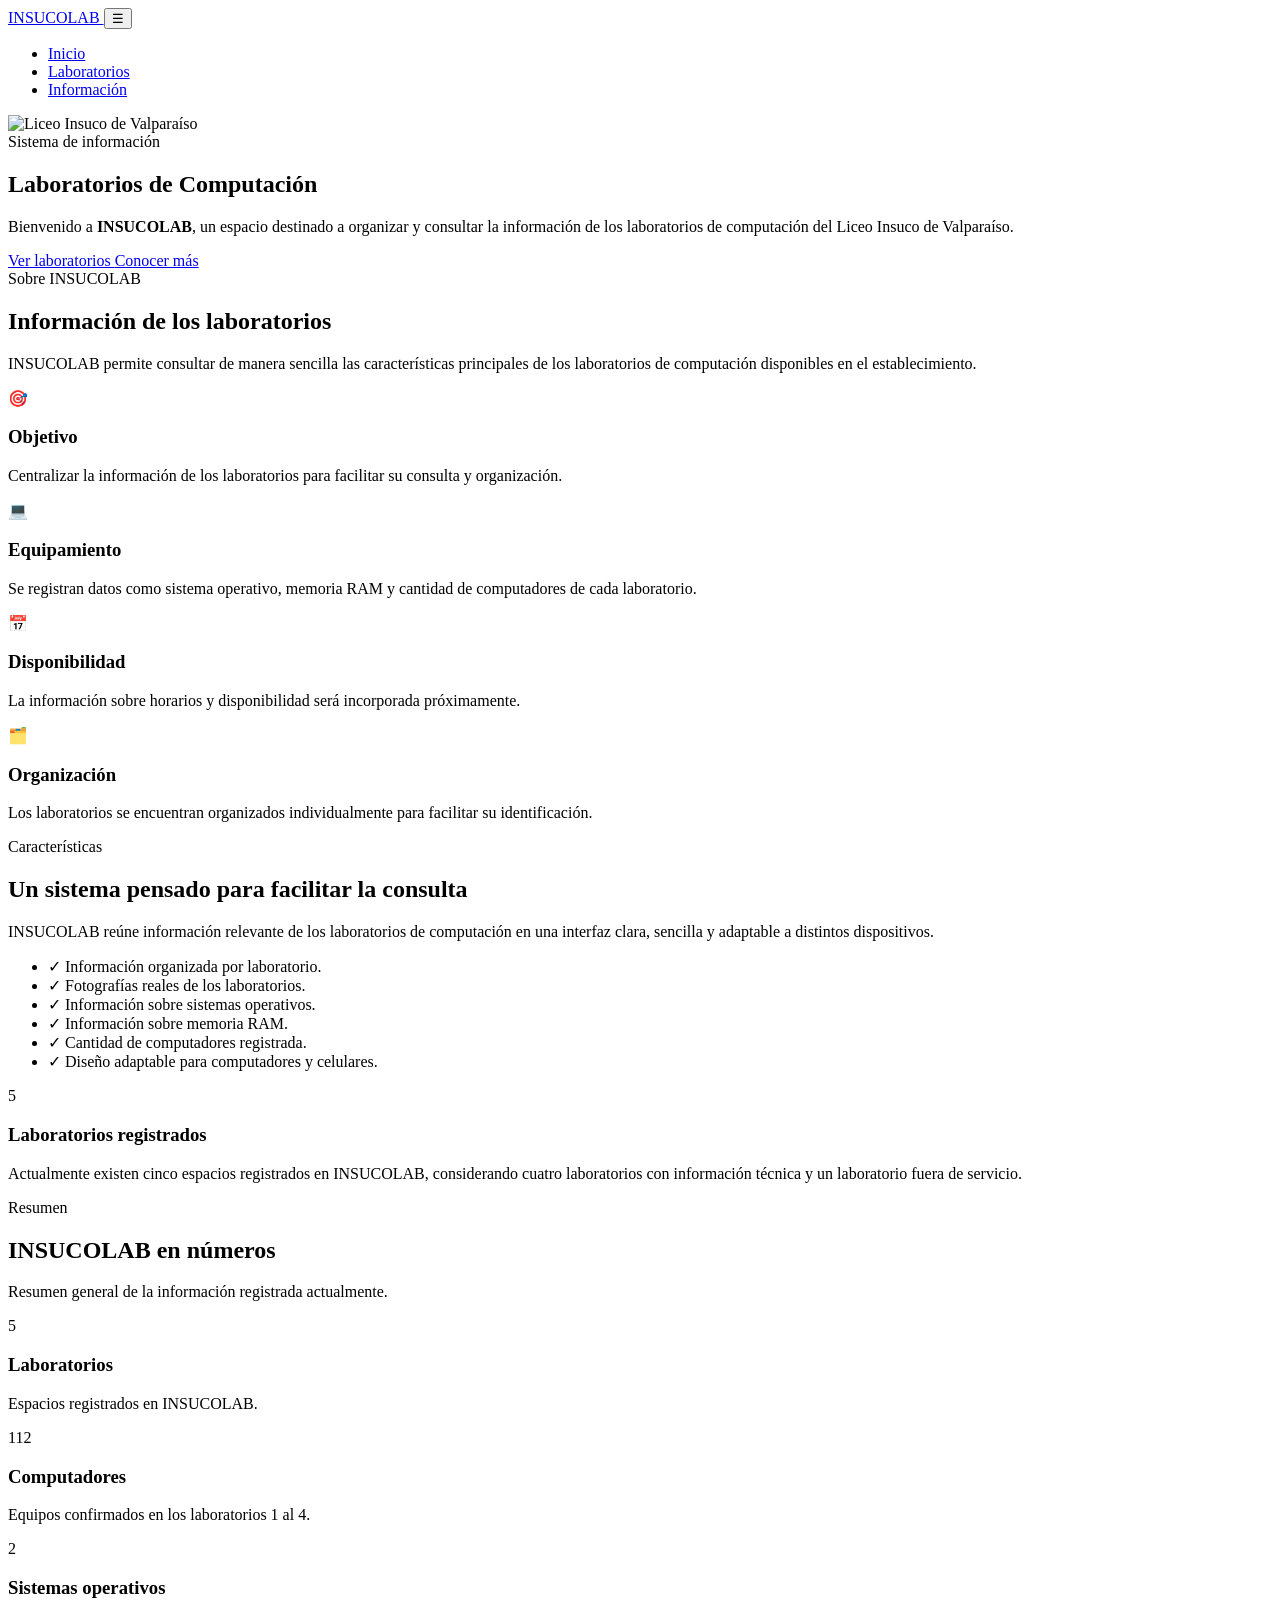
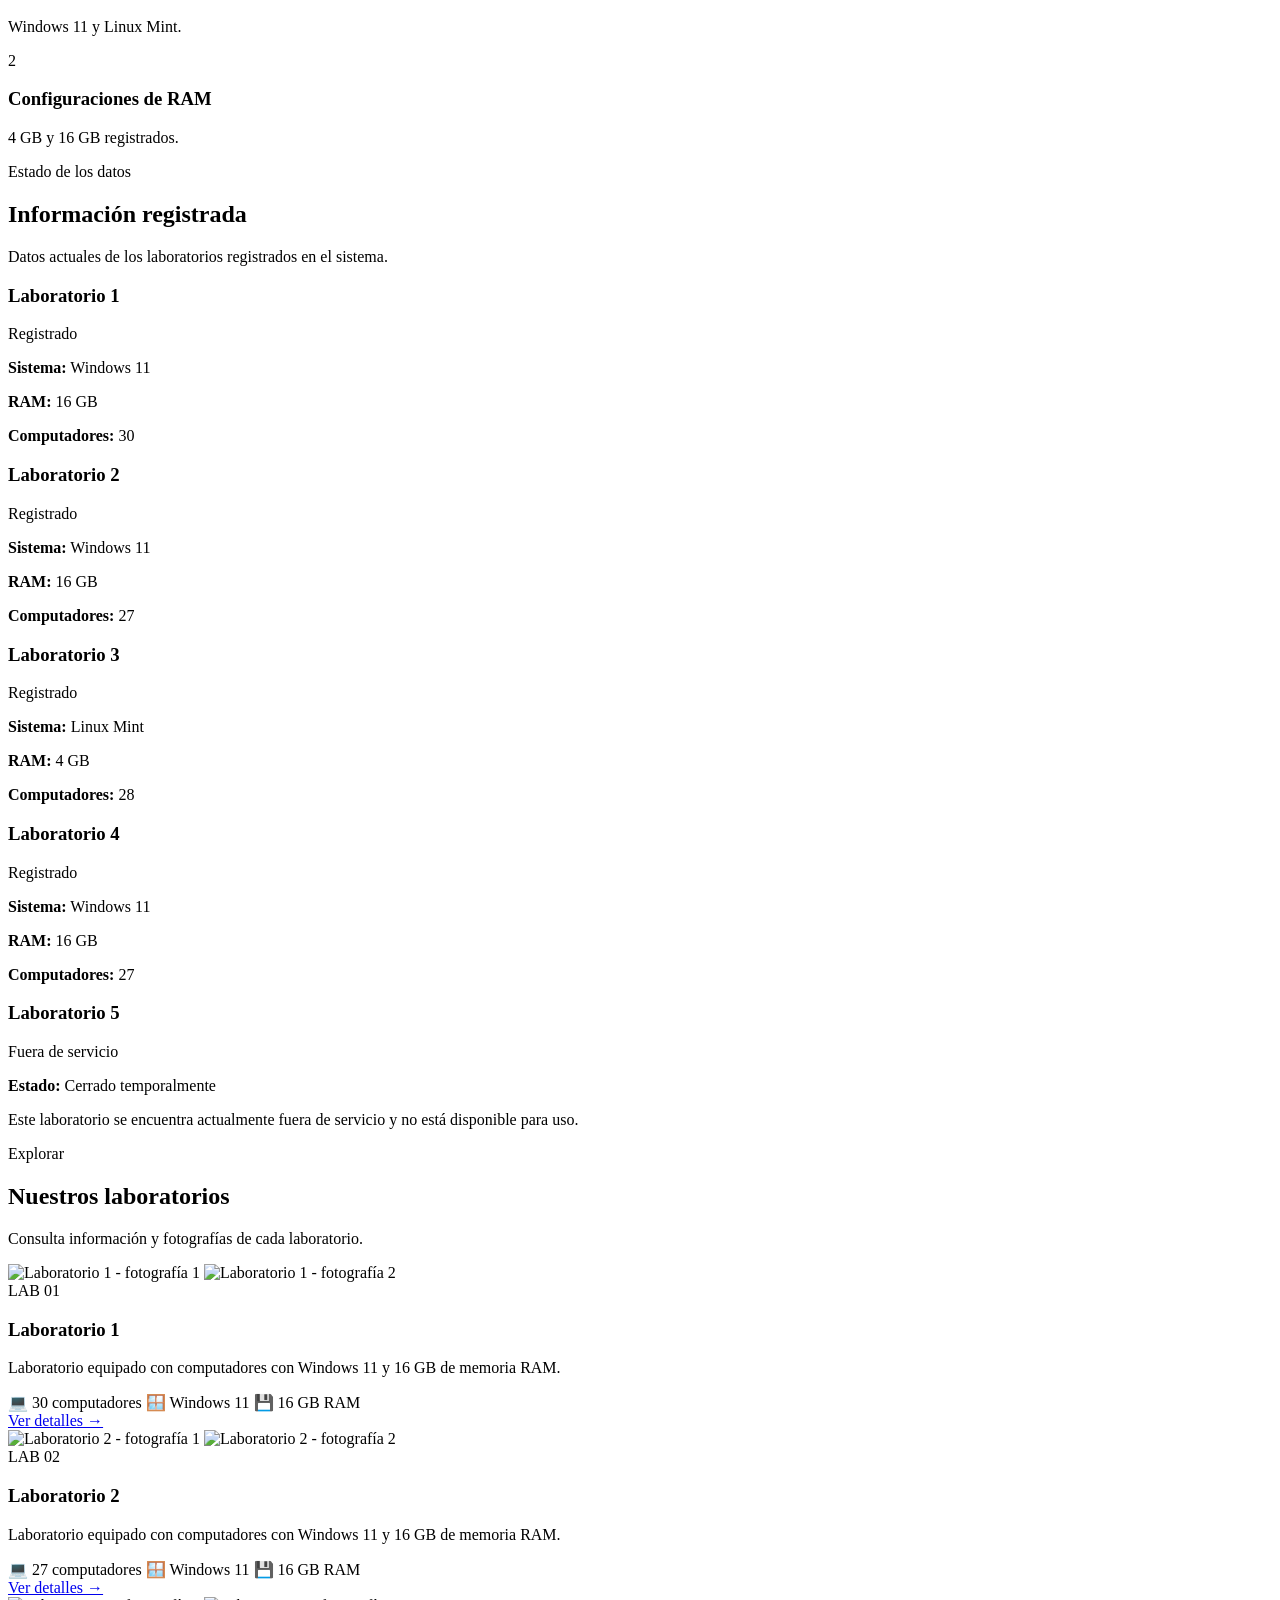
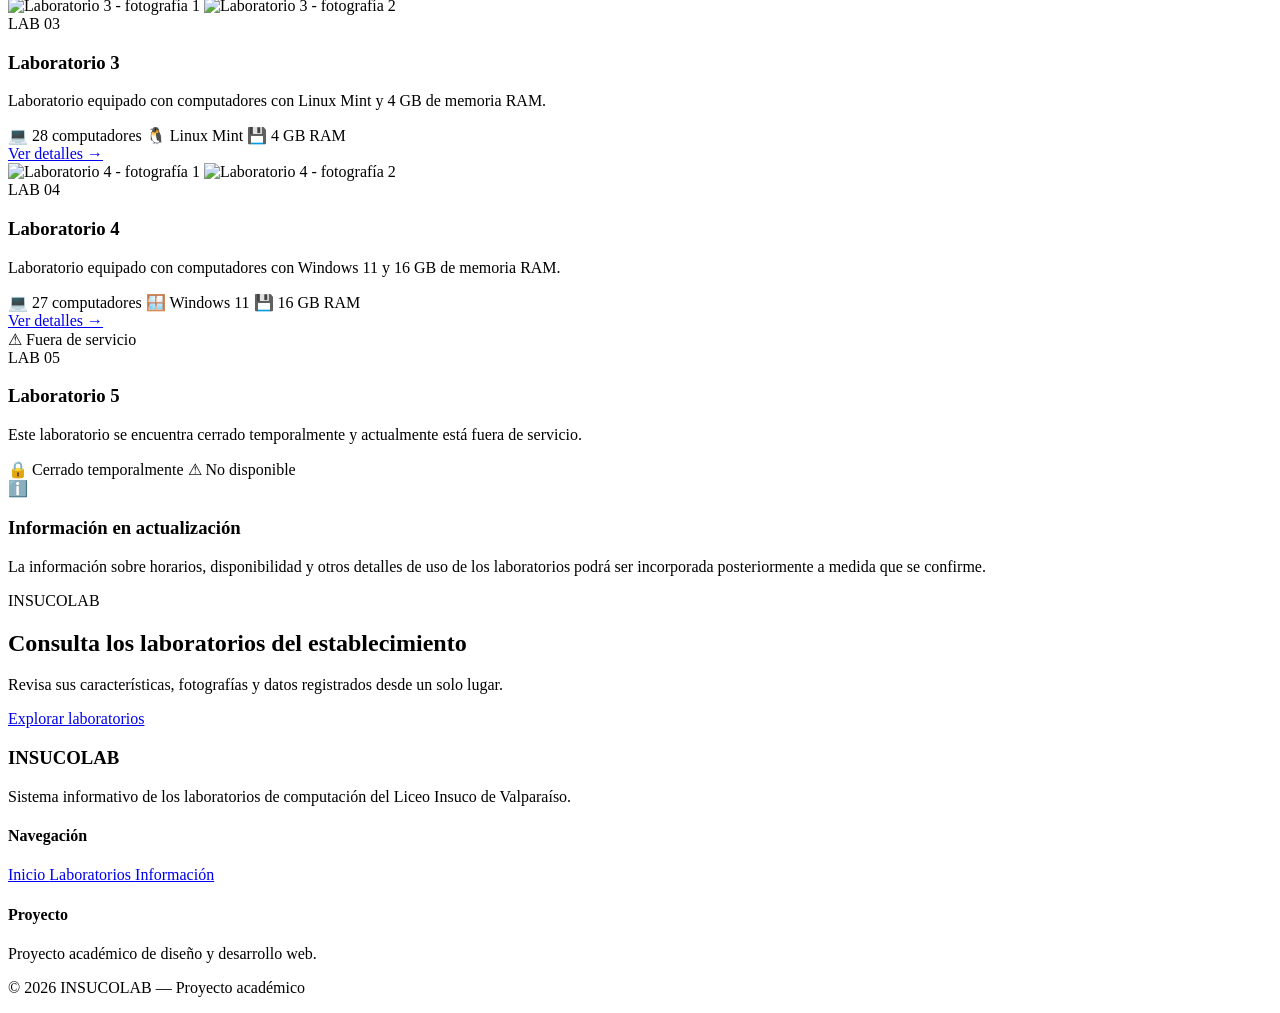
==== index.html @ bc04b341 "Add files via upload" ====
<!DOCTYPE html>
<html lang="es">
<head>
    <meta charset="UTF-8">
    <meta name="viewport" content="width=device-width, initial-scale=1.0">

    <title>INSUCOLAB | Laboratorios de Computación</title>

    <meta
        name="description"
        content="INSUCOLAB, sistema informativo de los laboratorios de computación del Liceo Insuco de Valparaíso."
    >

    <link rel="stylesheet" href="css/style.css">
</head>

<body>

    <!-- =========================
         ENCABEZADO Y NAVEGACIÓN
    ========================== -->
    <header class="header">
        <nav class="navbar">

            <a href="index.html" class="logo">
                INSUCOLAB
            </a>

            <button
                type="button"
                class="menu-movil"
                id="menuMovil"
                aria-label="Abrir menú"
                aria-expanded="false"
            >
                ☰
            </button>

            <ul class="nav-links" id="navLinks">
                <li>
                    <a href="index.html" class="activo">
                        Inicio
                    </a>
                </li>

                <li>
                    <a href="laboratorios.html">
                        Laboratorios
                    </a>
                </li>

                <li>
                    <a href="#informacion">
                        Información
                    </a>
                </li>
            </ul>

        </nav>
    </header>


    <!-- =========================
         CONTENIDO PRINCIPAL
    ========================== -->
    <main>

        <!-- HERO -->
        <section class="hero">

            <div class="hero-imagen">
                <img
                    src="img/institucion.jpg"
                    alt="Liceo Insuco de Valparaíso"
                >
            </div>

            <div class="hero-contenido">

                <span class="etiqueta">
                    Sistema de información
                </span>

                <h1>
                    Laboratorios de Computación
                </h1>

                <p>
                    Bienvenido a <strong>INSUCOLAB</strong>, un espacio
                    destinado a organizar y consultar la información de los
                    laboratorios de computación del Liceo Insuco de Valparaíso.
                </p>

                <div class="hero-botones">

                    <a
                        href="laboratorios.html"
                        class="boton boton-principal"
                    >
                        Ver laboratorios
                    </a>

                    <a
                        href="#informacion"
                        class="boton boton-secundario"
                    >
                        Conocer más
                    </a>

                </div>

            </div>

        </section>


        <!-- =========================
             INFORMACIÓN PRINCIPAL
        ========================== -->
        <section
            class="seccion"
            id="informacion"
        >

            <div class="encabezado-seccion">

                <span class="etiqueta">
                    Sobre INSUCOLAB
                </span>

                <h2>
                    Información de los laboratorios
                </h2>

                <p>
                    INSUCOLAB permite consultar de manera sencilla las
                    características principales de los laboratorios de
                    computación disponibles en el establecimiento.
                </p>

            </div>


            <div class="tarjetas-info">

                <!-- OBJETIVO -->
                <article class="tarjeta-info">

                    <div class="icono-info">
                        🎯
                    </div>

                    <h3>
                        Objetivo
                    </h3>

                    <p>
                        Centralizar la información de los laboratorios para
                        facilitar su consulta y organización.
                    </p>

                </article>


                <!-- EQUIPAMIENTO -->
                <article class="tarjeta-info">

                    <div class="icono-info">
                        💻
                    </div>

                    <h3>
                        Equipamiento
                    </h3>

                    <p>
                        Se registran datos como sistema operativo, memoria RAM
                        y cantidad de computadores de cada laboratorio.
                    </p>

                </article>


                <!-- DISPONIBILIDAD -->
                <article class="tarjeta-info">

                    <div class="icono-info">
                        📅
                    </div>

                    <h3>
                        Disponibilidad
                    </h3>

                    <p>
                        La información sobre horarios y disponibilidad será
                        incorporada próximamente.
                    </p>

                </article>


                <!-- ORGANIZACIÓN -->
                <article class="tarjeta-info">

                    <div class="icono-info">
                        🗂️
                    </div>

                    <h3>
                        Organización
                    </h3>

                    <p>
                        Los laboratorios se encuentran organizados
                        individualmente para facilitar su identificación.
                    </p>

                </article>

            </div>

        </section>


        <!-- =========================
             CARACTERÍSTICAS
        ========================== -->
        <section class="seccion seccion-alternativa">

            <div class="contenido-dos-columnas">

                <div>

                    <span class="etiqueta">
                        Características
                    </span>

                    <h2>
                        Un sistema pensado para facilitar la consulta
                    </h2>

                    <p>
                        INSUCOLAB reúne información relevante de los
                        laboratorios de computación en una interfaz clara,
                        sencilla y adaptable a distintos dispositivos.
                    </p>

                    <ul class="lista-caracteristicas">

                        <li>
                            <span>✓</span>
                            Información organizada por laboratorio.
                        </li>

                        <li>
                            <span>✓</span>
                            Fotografías reales de los laboratorios.
                        </li>

                        <li>
                            <span>✓</span>
                            Información sobre sistemas operativos.
                        </li>

                        <li>
                            <span>✓</span>
                            Información sobre memoria RAM.
                        </li>

                        <li>
                            <span>✓</span>
                            Cantidad de computadores registrada.
                        </li>

                        <li>
                            <span>✓</span>
                            Diseño adaptable para computadores y celulares.
                        </li>

                    </ul>

                </div>


                <div class="destacado">

                    <span class="destacado-numero">
                        5
                    </span>

                    <h3>
                        Laboratorios registrados
                    </h3>

                    <p>
                        Actualmente existen cinco espacios registrados en
                        INSUCOLAB, considerando cuatro laboratorios con
                        información técnica y un laboratorio fuera de servicio.
                    </p>

                </div>

            </div>

        </section>


        <!-- =========================
             INSUCOLAB EN NÚMEROS
        ========================== -->
        <section class="seccion">

            <div class="encabezado-seccion">

                <span class="etiqueta">
                    Resumen
                </span>

                <h2>
                    INSUCOLAB en números
                </h2>

                <p>
                    Resumen general de la información registrada actualmente.
                </p>

            </div>


            <div class="resumen-grid">

                <!-- LABORATORIOS -->
                <article class="resumen-card">

                    <span class="resumen-numero">
                        5
                    </span>

                    <h3>
                        Laboratorios
                    </h3>

                    <p>
                        Espacios registrados en INSUCOLAB.
                    </p>

                </article>


                <!-- COMPUTADORES -->
                <article class="resumen-card">

                    <span class="resumen-numero">
                        112
                    </span>

                    <h3>
                        Computadores
                    </h3>

                    <p>
                        Equipos confirmados en los laboratorios 1 al 4.
                    </p>

                </article>


                <!-- SISTEMAS OPERATIVOS -->
                <article class="resumen-card">

                    <span class="resumen-numero">
                        2
                    </span>

                    <h3>
                        Sistemas operativos
                    </h3>

                    <p>
                        Windows 11 y Linux Mint.
                    </p>

                </article>


                <!-- RAM -->
                <article class="resumen-card">

                    <span class="resumen-numero">
                        2
                    </span>

                    <h3>
                        Configuraciones de RAM
                    </h3>

                    <p>
                        4 GB y 16 GB registrados.
                    </p>

                </article>

            </div>

        </section>


        <!-- =========================
             ESTADO DE LA INFORMACIÓN
        ========================== -->
        <section class="seccion seccion-alternativa">

            <div class="encabezado-seccion">

                <span class="etiqueta">
                    Estado de los datos
                </span>

                <h2>
                    Información registrada
                </h2>

                <p>
                    Datos actuales de los laboratorios registrados en el
                    sistema.
                </p>

            </div>


            <div class="estado-grid">

                <!-- LABORATORIO 1 -->
                <article class="estado-card">

                    <div class="estado-cabecera">

                        <h3>
                            Laboratorio 1
                        </h3>

                        <span class="estado-confirmado">
                            Registrado
                        </span>

                    </div>

                    <p>
                        <strong>Sistema:</strong> Windows 11
                    </p>

                    <p>
                        <strong>RAM:</strong> 16 GB
                    </p>

                    <p>
                        <strong>Computadores:</strong> 30
                    </p>

                </article>


                <!-- LABORATORIO 2 -->
                <article class="estado-card">

                    <div class="estado-cabecera">

                        <h3>
                            Laboratorio 2
                        </h3>

                        <span class="estado-confirmado">
                            Registrado
                        </span>

                    </div>

                    <p>
                        <strong>Sistema:</strong> Windows 11
                    </p>

                    <p>
                        <strong>RAM:</strong> 16 GB
                    </p>

                    <p>
                        <strong>Computadores:</strong> 27
                    </p>

                </article>


                <!-- LABORATORIO 3 -->
                <article class="estado-card">

                    <div class="estado-cabecera">

                        <h3>
                            Laboratorio 3
                        </h3>

                        <span class="estado-confirmado">
                            Registrado
                        </span>

                    </div>

                    <p>
                        <strong>Sistema:</strong> Linux Mint
                    </p>

                    <p>
                        <strong>RAM:</strong> 4 GB
                    </p>

                    <p>
                        <strong>Computadores:</strong> 28
                    </p>

                </article>


                <!-- LABORATORIO 4 -->
                <article class="estado-card">

                    <div class="estado-cabecera">

                        <h3>
                            Laboratorio 4
                        </h3>

                        <span class="estado-confirmado">
                            Registrado
                        </span>

                    </div>

                    <p>
                        <strong>Sistema:</strong> Windows 11
                    </p>

                    <p>
                        <strong>RAM:</strong> 16 GB
                    </p>

                    <p>
                        <strong>Computadores:</strong> 27
                    </p>

                </article>


                <!-- LABORATORIO 5 -->
                <article class="estado-card estado-cerrado">

                    <div class="estado-cabecera">

                        <h3>
                            Laboratorio 5
                        </h3>

                        <span class="estado-cerrado-etiqueta">
                            Fuera de servicio
                        </span>

                    </div>

                    <p>
                        <strong>Estado:</strong> Cerrado temporalmente
                    </p>

                    <p>
                        Este laboratorio se encuentra actualmente fuera de
                        servicio y no está disponible para uso.
                    </p>

                </article>

            </div>

        </section>


        <!-- =========================
             LABORATORIOS DESTACADOS
        ========================== -->
        <section class="seccion">

            <div class="encabezado-seccion">

                <span class="etiqueta">
                    Explorar
                </span>

                <h2>
                    Nuestros laboratorios
                </h2>

                <p>
                    Consulta información y fotografías de cada laboratorio.
                </p>

            </div>


            <div class="laboratorios-grid">

                <!-- LABORATORIO 1 -->
                <article class="tarjeta-laboratorio">

                    <div class="galeria-mini">

                        <img
                            src="img/lab1-1.jpg"
                            alt="Laboratorio 1 - fotografía 1"
                        >

                        <img
                            src="img/lab1-2.jpg"
                            alt="Laboratorio 1 - fotografía 2"
                        >

                    </div>

                    <div class="contenido-laboratorio">

                        <span class="numero-laboratorio">
                            LAB 01
                        </span>

                        <h3>
                            Laboratorio 1
                        </h3>

                        <p>
                            Laboratorio equipado con computadores con
                            Windows 11 y 16 GB de memoria RAM.
                        </p>

                        <div class="datos-rapidos">

                            <span>
                                💻 30 computadores
                            </span>

                            <span>
                                🪟 Windows 11
                            </span>

                            <span>
                                💾 16 GB RAM
                            </span>

                        </div>

                        <a
                            href="laboratorios.html#lab1"
                            class="enlace-laboratorio"
                        >
                            Ver detalles →
                        </a>

                    </div>

                </article>


                <!-- LABORATORIO 2 -->
                <article class="tarjeta-laboratorio">

                    <div class="galeria-mini">

                        <img
                            src="img/lab2-1.jpg"
                            alt="Laboratorio 2 - fotografía 1"
                        >

                        <img
                            src="img/lab2-2.jpg"
                            alt="Laboratorio 2 - fotografía 2"
                        >

                    </div>

                    <div class="contenido-laboratorio">

                        <span class="numero-laboratorio">
                            LAB 02
                        </span>

                        <h3>
                            Laboratorio 2
                        </h3>

                        <p>
                            Laboratorio equipado con computadores con
                            Windows 11 y 16 GB de memoria RAM.
                        </p>

                        <div class="datos-rapidos">

                            <span>
                                💻 27 computadores
                            </span>

                            <span>
                                🪟 Windows 11
                            </span>

                            <span>
                                💾 16 GB RAM
                            </span>

                        </div>

                        <a
                            href="laboratorios.html#lab2"
                            class="enlace-laboratorio"
                        >
                            Ver detalles →
                        </a>

                    </div>

                </article>


                <!-- LABORATORIO 3 -->
                <article class="tarjeta-laboratorio">

                    <div class="galeria-mini">

                        <img
                            src="img/lab3-1.jpg"
                            alt="Laboratorio 3 - fotografía 1"
                        >

                        <img
                            src="img/lab3-2.jpg"
                            alt="Laboratorio 3 - fotografía 2"
                        >

                    </div>

                    <div class="contenido-laboratorio">

                        <span class="numero-laboratorio">
                            LAB 03
                        </span>

                        <h3>
                            Laboratorio 3
                        </h3>

                        <p>
                            Laboratorio equipado con computadores con
                            Linux Mint y 4 GB de memoria RAM.
                        </p>

                        <div class="datos-rapidos">

                            <span>
                                💻 28 computadores
                            </span>

                            <span>
                                🐧 Linux Mint
                            </span>

                            <span>
                                💾 4 GB RAM
                            </span>

                        </div>

                        <a
                            href="laboratorios.html#lab3"
                            class="enlace-laboratorio"
                        >
                            Ver detalles →
                        </a>

                    </div>

                </article>


                <!-- LABORATORIO 4 -->
                <article class="tarjeta-laboratorio">

                    <div class="galeria-mini">

                        <img
                            src="img/lab4-1.jpg"
                            alt="Laboratorio 4 - fotografía 1"
                        >

                        <img
                            src="img/lab4-2.jpg"
                            alt="Laboratorio 4 - fotografía 2"
                        >

                    </div>

                    <div class="contenido-laboratorio">

                        <span class="numero-laboratorio">
                            LAB 04
                        </span>

                        <h3>
                            Laboratorio 4
                        </h3>

                        <p>
                            Laboratorio equipado con computadores con
                            Windows 11 y 16 GB de memoria RAM.
                        </p>

                        <div class="datos-rapidos">

                            <span>
                                💻 27 computadores
                            </span>

                            <span>
                                🪟 Windows 11
                            </span>

                            <span>
                                💾 16 GB RAM
                            </span>

                        </div>

                        <a
                            href="laboratorios.html#lab4"
                            class="enlace-laboratorio"
                        >
                            Ver detalles →
                        </a>

                    </div>

                </article>


                <!-- LABORATORIO 5 -->
                <article class="tarjeta-laboratorio tarjeta-fuera-servicio">

                    <div class="laboratorio-cerrado">

                        <span class="icono-cerrado">
                            ⚠
                        </span>

                        <span>
                            Fuera de servicio
                        </span>

                    </div>

                    <div class="contenido-laboratorio">

                        <span class="numero-laboratorio">
                            LAB 05
                        </span>

                        <h3>
                            Laboratorio 5
                        </h3>

                        <p>
                            Este laboratorio se encuentra cerrado
                            temporalmente y actualmente está fuera de
                            servicio.
                        </p>

                        <div class="datos-rapidos">

                            <span>
                                🔒 Cerrado temporalmente
                            </span>

                            <span>
                                ⚠ No disponible
                            </span>

                        </div>

                    </div>

                </article>

            </div>

        </section>


        <!-- =========================
             AVISO DE INFORMACIÓN
        ========================== -->
        <section class="seccion">

            <div class="aviso">

                <div class="aviso-icono">
                    ℹ️
                </div>

                <div>

                    <h3>
                        Información en actualización
                    </h3>

                    <p>
                        La información sobre horarios, disponibilidad y otros
                        detalles de uso de los laboratorios podrá ser
                        incorporada posteriormente a medida que se confirme.
                    </p>

                </div>

            </div>

        </section>


        <!-- =========================
             LLAMADO FINAL
        ========================== -->
        <section class="cta">

            <div class="cta-contenido">

                <span class="etiqueta">
                    INSUCOLAB
                </span>

                <h2>
                    Consulta los laboratorios del establecimiento
                </h2>

                <p>
                    Revisa sus características, fotografías y datos
                    registrados desde un solo lugar.
                </p>

                <a
                    href="laboratorios.html"
                    class="boton boton-principal"
                >
                    Explorar laboratorios
                </a>

            </div>

        </section>

    </main>


    <!-- =========================
         PIE DE PÁGINA
    ========================== -->
    <footer class="footer">

        <div class="footer-contenido">

            <div class="footer-marca">

                <h3>
                    INSUCOLAB
                </h3>

                <p>
                    Sistema informativo de los laboratorios de computación
                    del Liceo Insuco de Valparaíso.
                </p>

            </div>


            <div class="footer-enlaces">

                <h4>
                    Navegación
                </h4>

                <a href="index.html">
                    Inicio
                </a>

                <a href="laboratorios.html">
                    Laboratorios
                </a>

                <a href="#informacion">
                    Información
                </a>

            </div>


            <div class="footer-enlaces">

                <h4>
                    Proyecto
                </h4>

                <p>
                    Proyecto académico de diseño y desarrollo web.
                </p>

            </div>

        </div>


        <div class="footer-final">

            <p>
                © 2026 INSUCOLAB — Proyecto académico
            </p>

        </div>

    </footer>


    <!-- JAVASCRIPT -->
    <script src="js/script.js"></script>

</body>
</html>
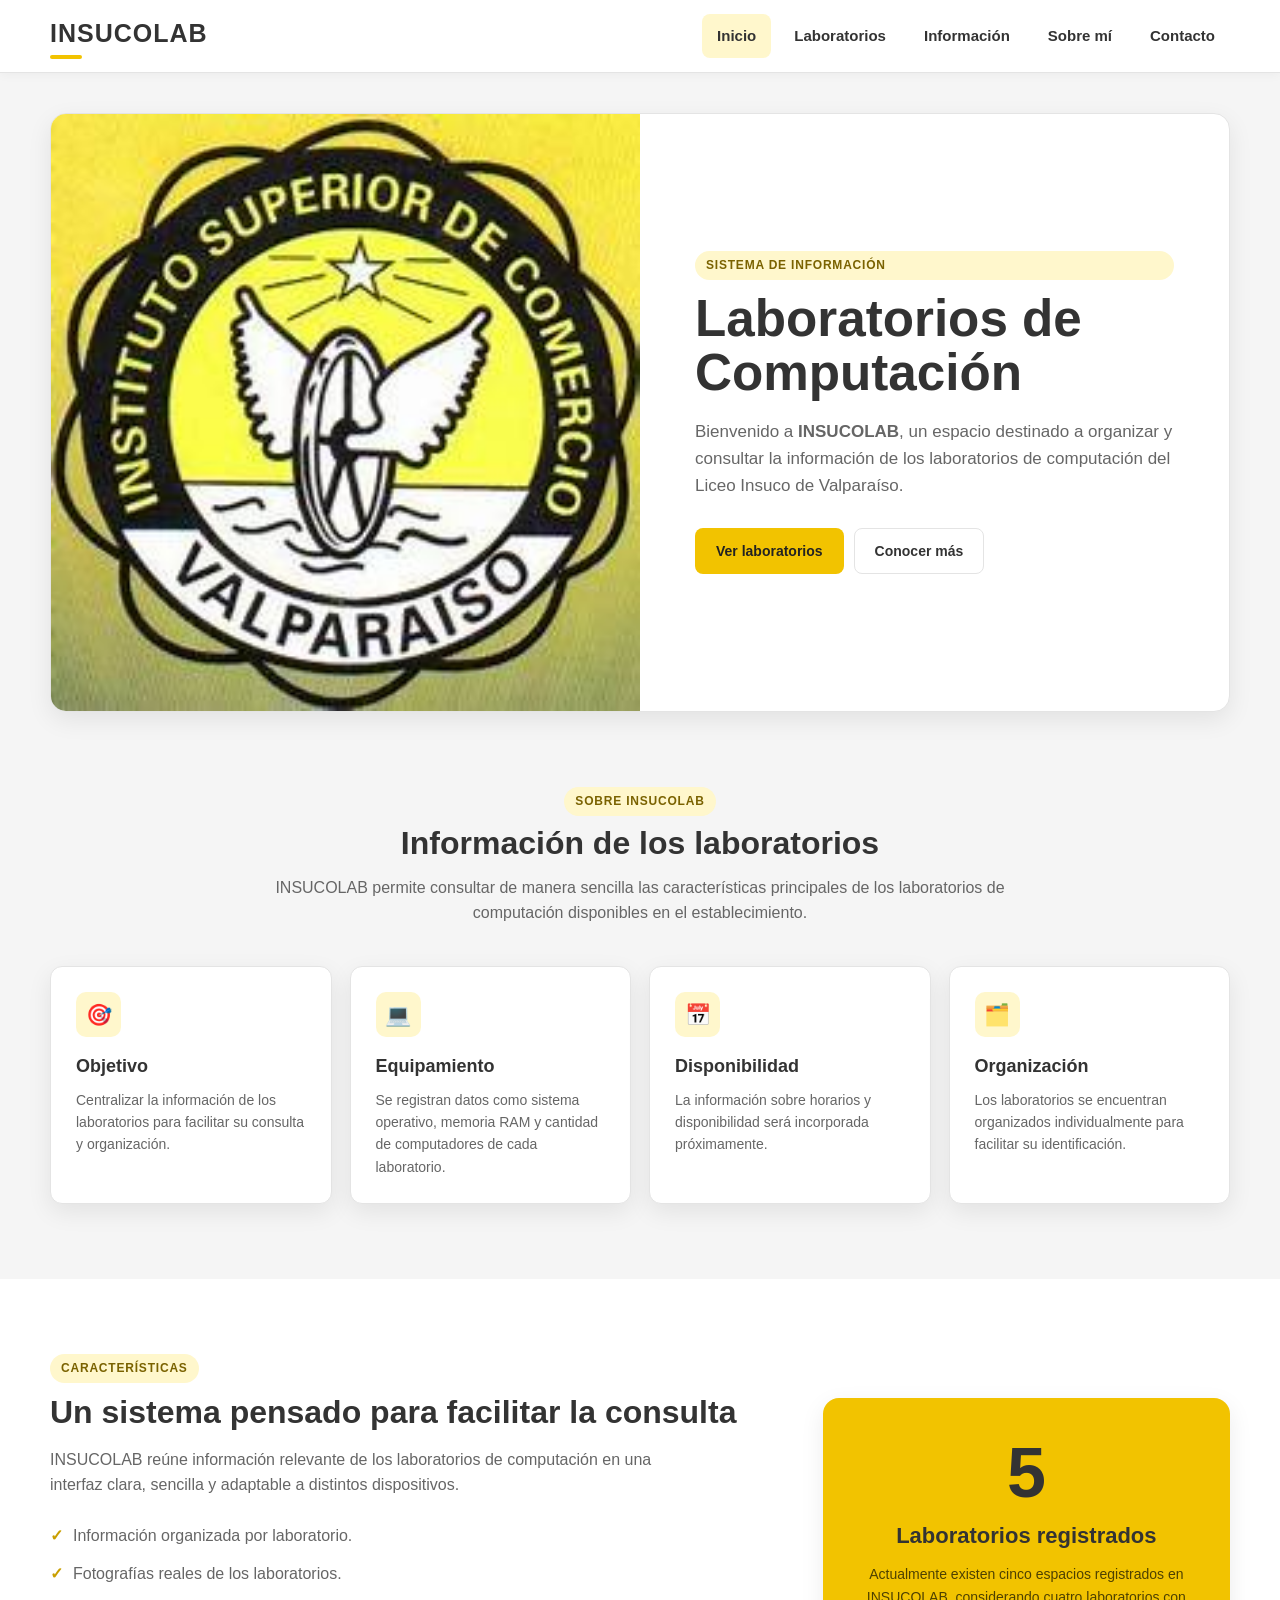
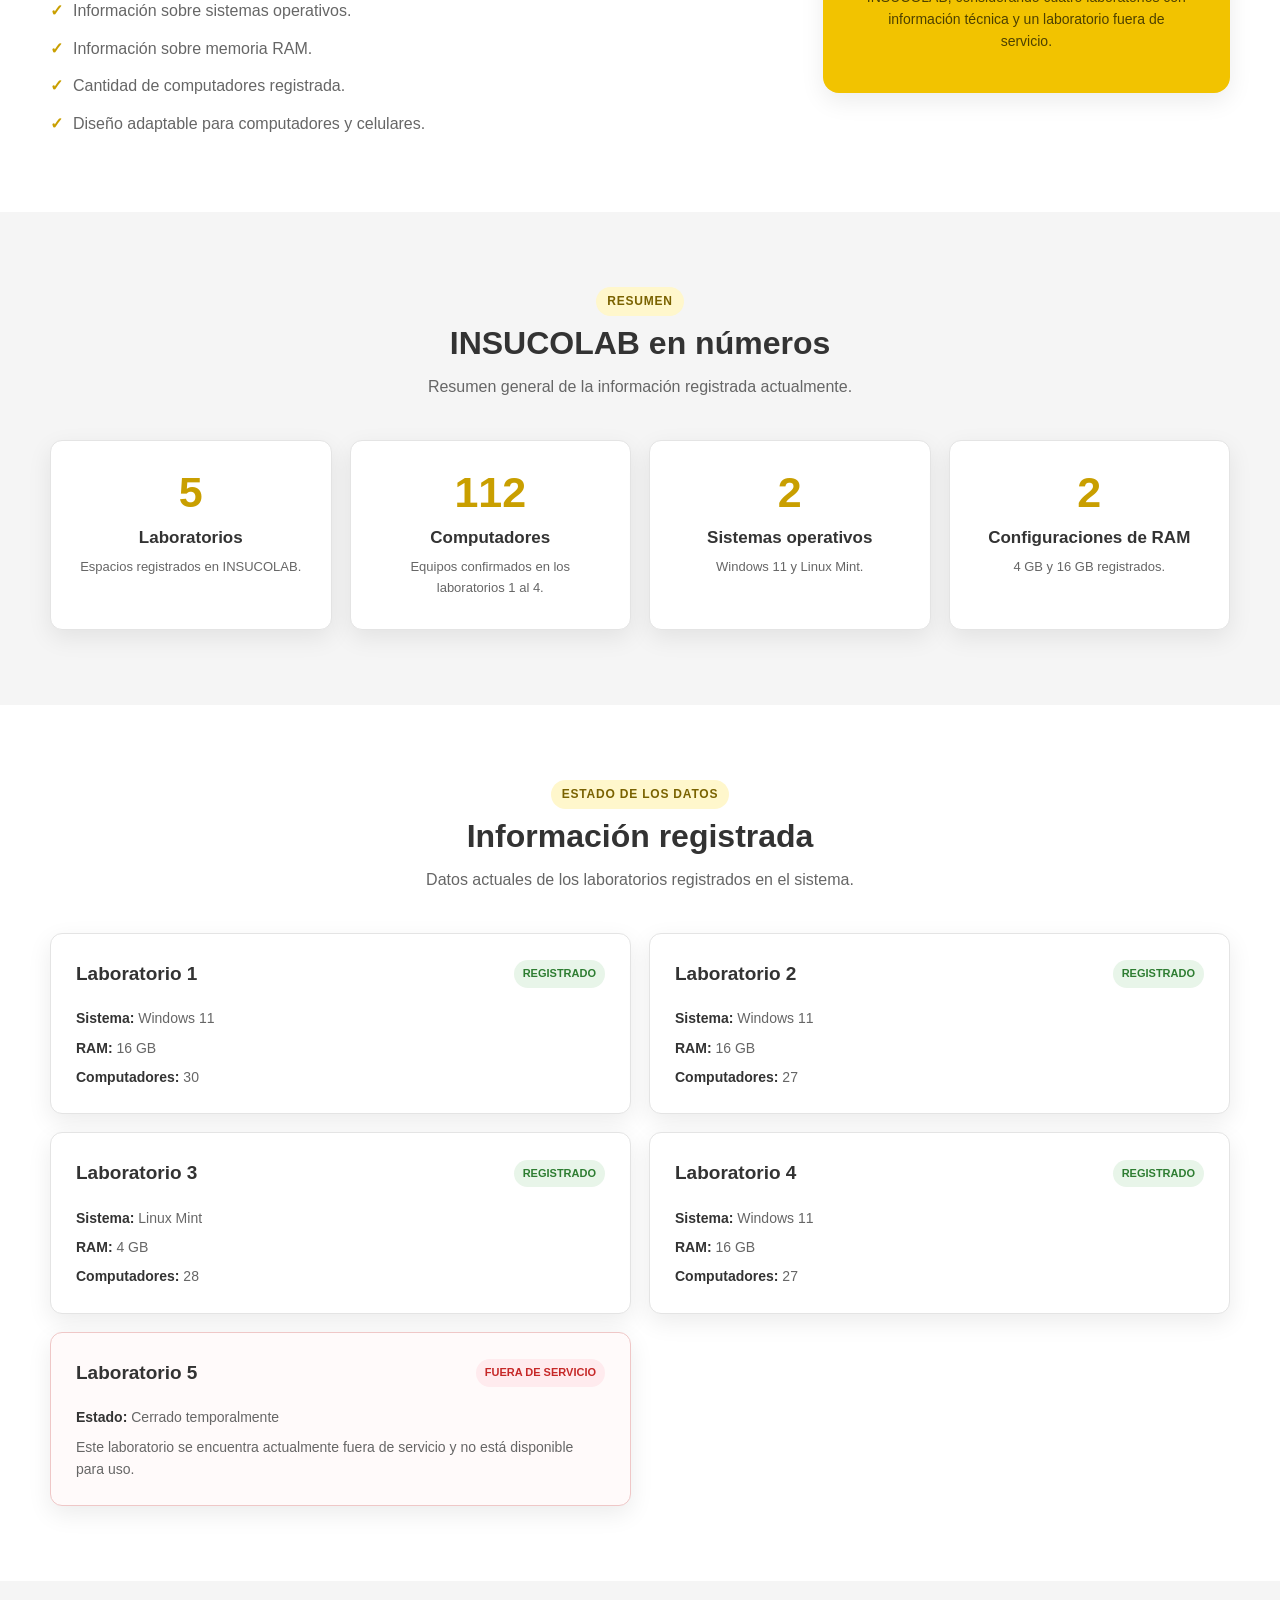
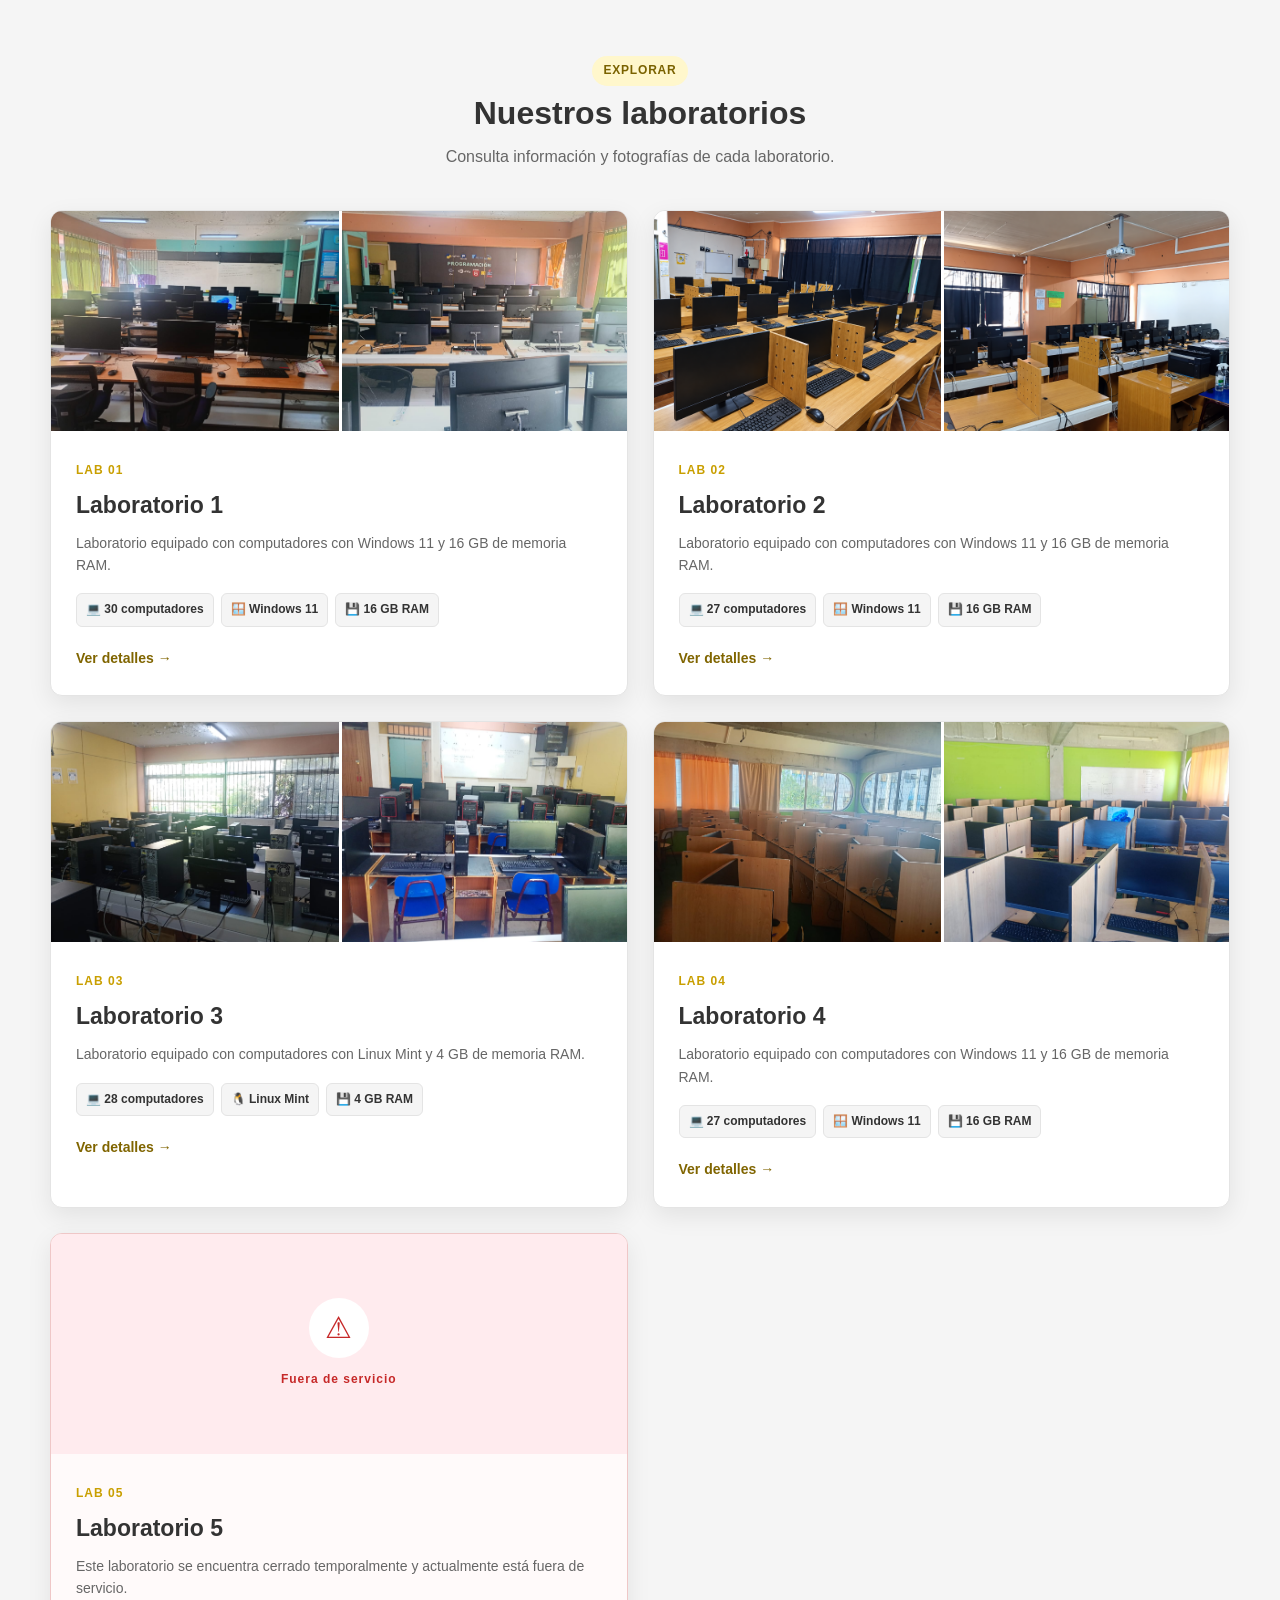
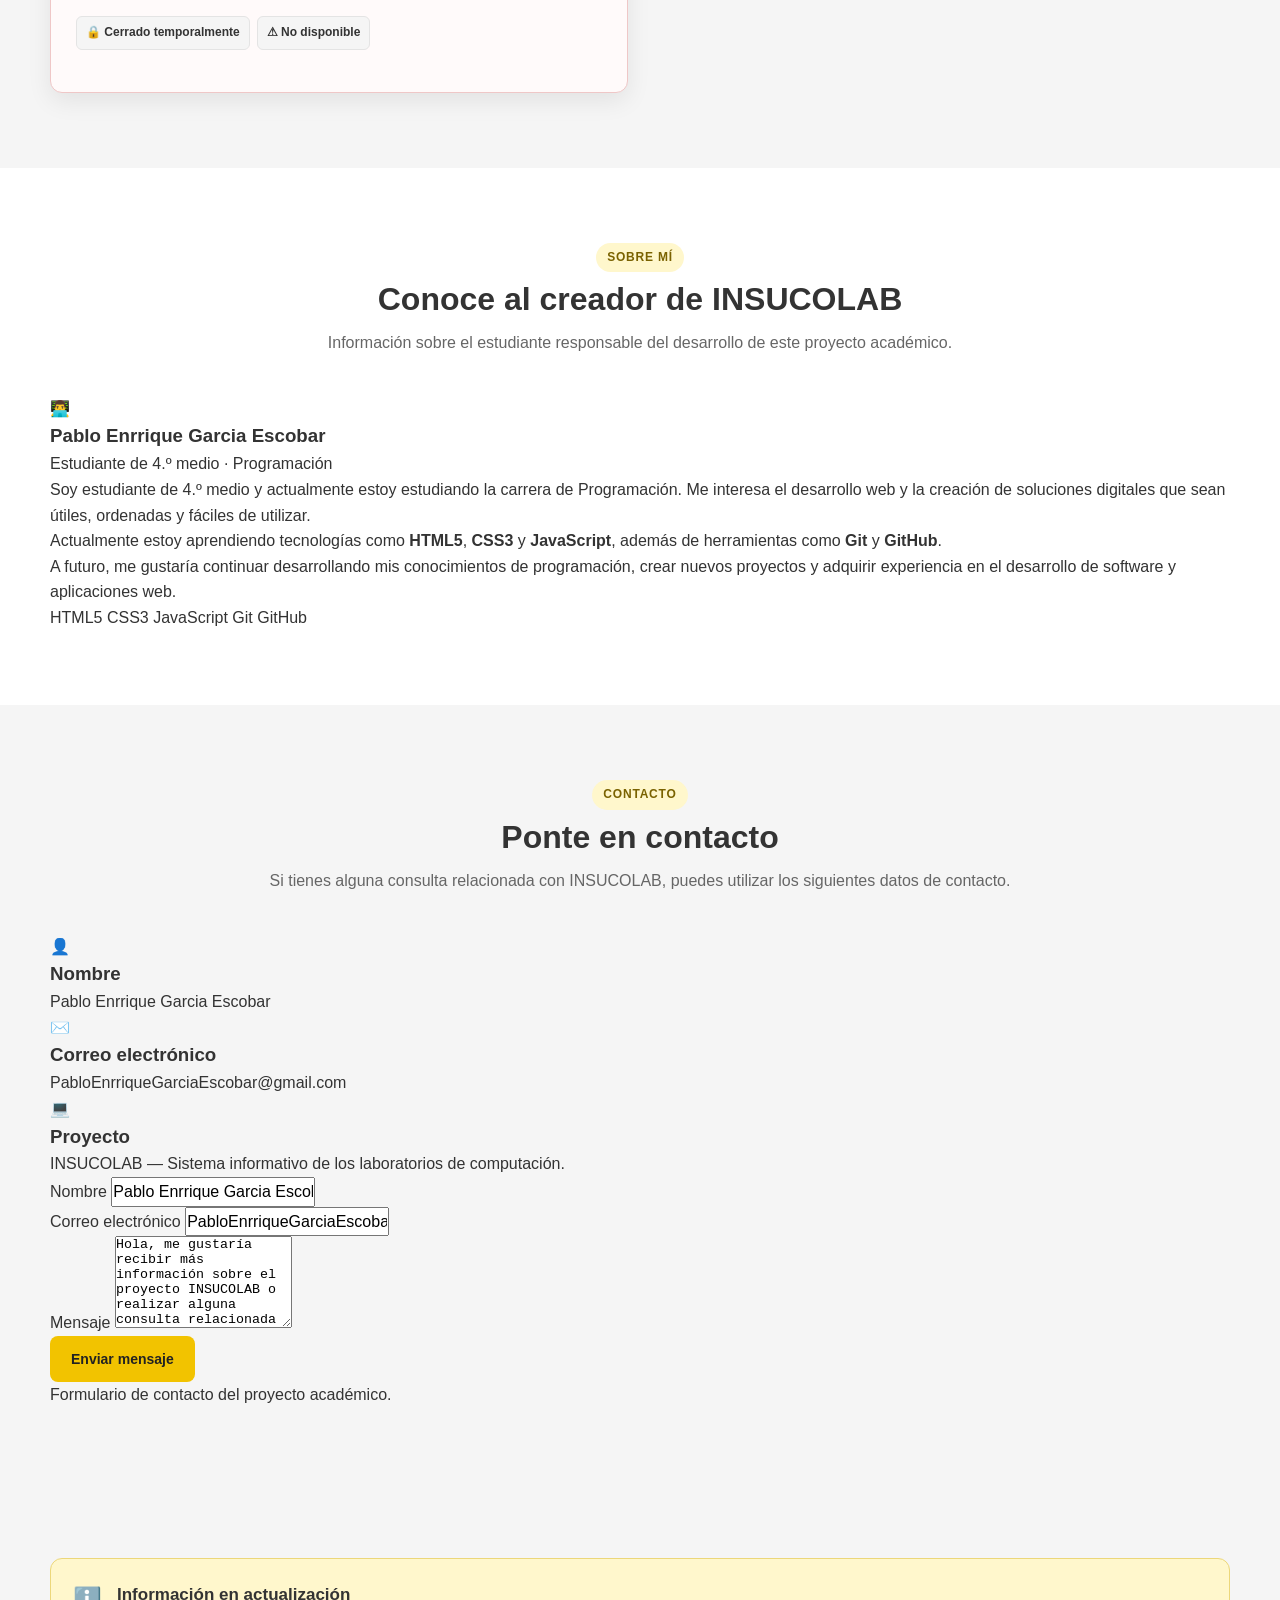
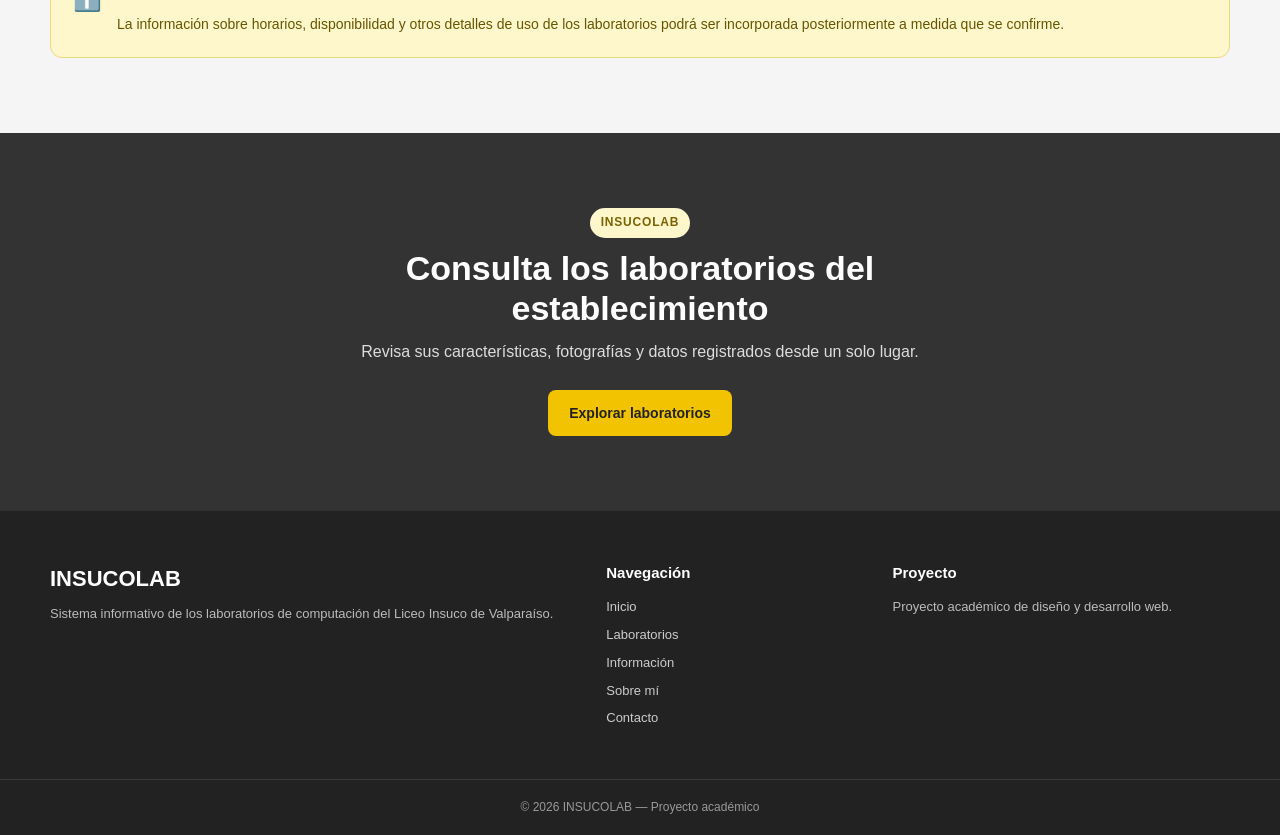
==== commit c431ce14: "Update index.html" ====
--- a/index.html
+++ b/index.html
@@ -37,6 +37,7 @@
             </button>
 
             <ul class="nav-links" id="navLinks">
+
                 <li>
                     <a href="index.html" class="activo">
                         Inicio
@@ -54,6 +55,19 @@
                         Información
                     </a>
                 </li>
+
+                <li>
+                    <a href="#sobre-mi">
+                        Sobre mí
+                    </a>
+                </li>
+
+                <li>
+                    <a href="#contacto">
+                        Contacto
+                    </a>
+                </li>
+
             </ul>
 
         </nav>
@@ -899,6 +913,290 @@
 
 
         <!-- =========================
+             SOBRE MÍ
+        ========================== -->
+        <section
+            class="seccion seccion-alternativa"
+            id="sobre-mi"
+        >
+
+            <div class="encabezado-seccion">
+
+                <span class="etiqueta">
+                    Sobre mí
+                </span>
+
+                <h2>
+                    Conoce al creador de INSUCOLAB
+                </h2>
+
+                <p>
+                    Información sobre el estudiante responsable del desarrollo
+                    de este proyecto académico.
+                </p>
+
+            </div>
+
+
+            <div class="sobre-mi-contenido">
+
+                <div class="sobre-mi-presentacion">
+
+                    <div class="sobre-mi-icono">
+                        👨‍💻
+                    </div>
+
+                    <div>
+
+                        <h3>
+                            Pablo Enrrique Garcia Escobar
+                        </h3>
+
+                        <p class="sobre-mi-cargo">
+                            Estudiante de 4.º medio · Programación
+                        </p>
+
+                    </div>
+
+                </div>
+
+
+                <div class="sobre-mi-texto">
+
+                    <p>
+                        Soy estudiante de 4.º medio y actualmente estoy
+                        estudiando la carrera de Programación. Me interesa el
+                        desarrollo web y la creación de soluciones digitales
+                        que sean útiles, ordenadas y fáciles de utilizar.
+                    </p>
+
+                    <p>
+                        Actualmente estoy aprendiendo tecnologías como
+                        <strong>HTML5</strong>, <strong>CSS3</strong> y
+                        <strong>JavaScript</strong>, además de herramientas
+                        como <strong>Git</strong> y <strong>GitHub</strong>.
+                    </p>
+
+                    <p>
+                        A futuro, me gustaría continuar desarrollando mis
+                        conocimientos de programación, crear nuevos proyectos
+                        y adquirir experiencia en el desarrollo de software
+                        y aplicaciones web.
+                    </p>
+
+                </div>
+
+
+                <div class="sobre-mi-tecnologias">
+
+                    <span>
+                        HTML5
+                    </span>
+
+                    <span>
+                        CSS3
+                    </span>
+
+                    <span>
+                        JavaScript
+                    </span>
+
+                    <span>
+                        Git
+                    </span>
+
+                    <span>
+                        GitHub
+                    </span>
+
+                </div>
+
+            </div>
+
+        </section>
+
+
+        <!-- =========================
+             CONTACTO
+        ========================== -->
+        <section
+            class="seccion"
+            id="contacto"
+        >
+
+            <div class="encabezado-seccion">
+
+                <span class="etiqueta">
+                    Contacto
+                </span>
+
+                <h2>
+                    Ponte en contacto
+                </h2>
+
+                <p>
+                    Si tienes alguna consulta relacionada con INSUCOLAB,
+                    puedes utilizar los siguientes datos de contacto.
+                </p>
+
+            </div>
+
+
+            <div class="contacto-grid">
+
+                <!-- INFORMACIÓN DE CONTACTO -->
+                <div class="contacto-informacion">
+
+                    <div class="contacto-card">
+
+                        <div class="contacto-icono">
+                            👤
+                        </div>
+
+                        <div>
+
+                            <h3>
+                                Nombre
+                            </h3>
+
+                            <p>
+                                Pablo Enrrique Garcia Escobar
+                            </p>
+
+                        </div>
+
+                    </div>
+
+
+                    <div class="contacto-card">
+
+                        <div class="contacto-icono">
+                            ✉️
+                        </div>
+
+                        <div>
+
+                            <h3>
+                                Correo electrónico
+                            </h3>
+
+                            <p>
+                                <a
+                                    href="mailto:PabloEnrriqueGarciaEscobar@gmail.com"
+                                >
+                                    PabloEnrriqueGarciaEscobar@gmail.com
+                                </a>
+                            </p>
+
+                        </div>
+
+                    </div>
+
+
+                    <div class="contacto-card">
+
+                        <div class="contacto-icono">
+                            💻
+                        </div>
+
+                        <div>
+
+                            <h3>
+                                Proyecto
+                            </h3>
+
+                            <p>
+                                INSUCOLAB — Sistema informativo de los
+                                laboratorios de computación.
+                            </p>
+
+                        </div>
+
+                    </div>
+
+                </div>
+
+
+                <!-- FORMULARIO -->
+                <div class="contacto-formulario">
+
+                    <form
+                        id="formularioContacto"
+                        action="#contacto"
+                        method="post"
+                    >
+
+                        <div class="campo-formulario">
+
+                            <label for="nombreContacto">
+                                Nombre
+                            </label>
+
+                            <input
+                                type="text"
+                                id="nombreContacto"
+                                name="nombre"
+                                value="Pablo Enrrique Garcia Escobar"
+                                required
+                            >
+
+                        </div>
+
+
+                        <div class="campo-formulario">
+
+                            <label for="correoContacto">
+                                Correo electrónico
+                            </label>
+
+                            <input
+                                type="email"
+                                id="correoContacto"
+                                name="correo"
+                                value="PabloEnrriqueGarciaEscobar@gmail.com"
+                                required
+                            >
+
+                        </div>
+
+
+                        <div class="campo-formulario">
+
+                            <label for="mensajeContacto">
+                                Mensaje
+                            </label>
+
+                            <textarea
+                                id="mensajeContacto"
+                                name="mensaje"
+                                rows="6"
+                                required
+                            >Hola, me gustaría recibir más información sobre el proyecto INSUCOLAB o realizar alguna consulta relacionada con el sitio web y sus laboratorios de computación.</textarea>
+
+                        </div>
+
+
+                        <button
+                            type="submit"
+                            class="boton boton-principal"
+                        >
+                            Enviar mensaje
+                        </button>
+
+                        <p class="nota-formulario">
+                            Formulario de contacto del proyecto académico.
+                        </p>
+
+                    </form>
+
+                </div>
+
+            </div>
+
+        </section>
+
+
+        <!-- =========================
              AVISO DE INFORMACIÓN
         ========================== -->
         <section class="seccion">
@@ -1001,6 +1299,14 @@
                     Información
                 </a>
 
+                <a href="#sobre-mi">
+                    Sobre mí
+                </a>
+
+                <a href="#contacto">
+                    Contacto
+                </a>
+
             </div>
 
 
@@ -1034,4 +1340,4 @@
     <script src="js/script.js"></script>
 
 </body>
-</html>+</html>
--- a/css/style.css
+++ b/css/style.css
@@ -0,0 +1,1690 @@
+/* =========================================================
+   INSUCOLAB - HOJA DE ESTILOS
+   Liceo Insuco de Valparaíso
+   ========================================================= */
+
+
+/* =========================================================
+   VARIABLES
+   ========================================================= */
+
+:root {
+    --amarillo: #f2c300;
+    --amarillo-oscuro: #c99f00;
+    --amarillo-claro: #fff7cc;
+
+    --blanco: #ffffff;
+
+    --fondo: #f5f5f5;
+    --fondo-oscuro: #eeeeee;
+
+    --texto: #333333;
+    --texto-claro: #666666;
+
+    --borde: #e4e4e4;
+
+    --rojo: #c62828;
+    --rojo-claro: #ffebee;
+
+    --verde: #2e7d32;
+    --verde-claro: #e8f5e9;
+
+    --sombra: 0 8px 25px rgba(0, 0, 0, 0.08);
+
+    --radio: 12px;
+}
+
+
+/* =========================================================
+   CONFIGURACIÓN GENERAL
+   ========================================================= */
+
+* {
+    box-sizing: border-box;
+    margin: 0;
+    padding: 0;
+}
+
+html {
+    scroll-behavior: smooth;
+}
+
+body {
+    font-family: Arial, Helvetica, sans-serif;
+    background: var(--fondo);
+    color: var(--texto);
+    line-height: 1.6;
+}
+
+img {
+    display: block;
+    max-width: 100%;
+}
+
+a {
+    color: inherit;
+    text-decoration: none;
+}
+
+button,
+input,
+select {
+    font: inherit;
+}
+
+button {
+    cursor: pointer;
+}
+
+main {
+    min-height: 60vh;
+}
+
+
+/* =========================================================
+   NAVEGACIÓN
+   ========================================================= */
+
+.header {
+    position: sticky;
+    top: 0;
+    z-index: 1000;
+
+    background: var(--blanco);
+    border-bottom: 1px solid var(--borde);
+
+    box-shadow: 0 2px 10px rgba(0, 0, 0, 0.04);
+}
+
+.navbar {
+    position: relative;
+
+    width: min(1180px, calc(100% - 40px));
+    min-height: 72px;
+
+    margin: 0 auto;
+
+    display: flex;
+    align-items: center;
+    justify-content: space-between;
+    gap: 25px;
+}
+
+.logo {
+    color: var(--texto);
+
+    font-size: 25px;
+    font-weight: 800;
+    letter-spacing: 1px;
+
+    white-space: nowrap;
+}
+
+.logo::after {
+    content: "";
+
+    display: block;
+
+    width: 32px;
+    height: 4px;
+
+    margin-top: 2px;
+
+    background: var(--amarillo);
+    border-radius: 5px;
+}
+
+.nav-links {
+    display: flex;
+    align-items: center;
+    gap: 8px;
+
+    list-style: none;
+}
+
+.nav-links a {
+    display: block;
+
+    padding: 10px 15px;
+
+    border-radius: 8px;
+
+    color: var(--texto);
+
+    font-size: 15px;
+    font-weight: 600;
+
+    transition:
+        background 0.2s ease,
+        color 0.2s ease;
+}
+
+.nav-links a:hover,
+.nav-links a.activo {
+    background: var(--amarillo-claro);
+    color: var(--texto);
+}
+
+.menu-movil {
+    display: none;
+
+    width: 42px;
+    height: 42px;
+
+    align-items: center;
+    justify-content: center;
+
+    border: 1px solid var(--borde);
+    border-radius: 8px;
+
+    background: var(--blanco);
+    color: var(--texto);
+
+    font-size: 23px;
+    line-height: 1;
+
+    cursor: pointer;
+
+    transition:
+        background 0.2s ease,
+        border-color 0.2s ease;
+}
+
+.menu-movil:hover {
+    background: var(--amarillo-claro);
+    border-color: var(--amarillo);
+}
+
+
+/* =========================================================
+   ELEMENTOS GENERALES
+   ========================================================= */
+
+.seccion {
+    width: min(1180px, calc(100% - 40px));
+
+    margin: 0 auto;
+    padding: 75px 0;
+}
+
+.seccion-alternativa {
+    width: 100%;
+
+    padding-left: max(20px, calc((100% - 1180px) / 2));
+    padding-right: max(20px, calc((100% - 1180px) / 2));
+
+    background: var(--blanco);
+}
+
+.encabezado-seccion {
+    max-width: 760px;
+
+    margin: 0 auto 40px;
+
+    text-align: center;
+}
+
+.encabezado-seccion h2 {
+    margin: 8px 0 12px;
+
+    font-size: 32px;
+    line-height: 1.2;
+}
+
+.encabezado-seccion p {
+    color: var(--texto-claro);
+}
+
+.etiqueta {
+    display: inline-block;
+
+    padding: 5px 11px;
+
+    border-radius: 30px;
+
+    background: var(--amarillo-claro);
+    color: #7a6200;
+
+    font-size: 12px;
+    font-weight: 800;
+    letter-spacing: 0.8px;
+    text-transform: uppercase;
+}
+
+
+/* =========================================================
+   BOTONES
+   ========================================================= */
+
+.boton {
+    display: inline-flex;
+
+    align-items: center;
+    justify-content: center;
+
+    min-height: 45px;
+
+    padding: 11px 20px;
+
+    border: 1px solid transparent;
+    border-radius: 8px;
+
+    font-size: 14px;
+    font-weight: 700;
+
+    transition:
+        transform 0.2s ease,
+        background 0.2s ease,
+        border-color 0.2s ease;
+}
+
+.boton:hover {
+    transform: translateY(-1px);
+}
+
+.boton-principal {
+    background: var(--amarillo);
+    color: #222222;
+}
+
+.boton-principal:hover {
+    background: var(--amarillo-oscuro);
+}
+
+.boton-secundario {
+    background: var(--blanco);
+    border-color: var(--borde);
+    color: var(--texto);
+}
+
+.boton-secundario:hover {
+    background: var(--fondo);
+    border-color: var(--amarillo);
+}
+
+
+/* =========================================================
+   HERO
+   ========================================================= */
+
+.hero {
+    width: min(1180px, calc(100% - 40px));
+
+    min-height: 480px;
+
+    margin: 40px auto 0;
+
+    display: grid;
+    grid-template-columns: 1fr 1fr;
+
+    overflow: hidden;
+
+    background: var(--blanco);
+
+    border: 1px solid var(--borde);
+    border-radius: 16px;
+
+    box-shadow: var(--sombra);
+}
+
+.hero-imagen {
+    min-height: 480px;
+}
+
+.hero-imagen img {
+    width: 100%;
+    height: 100%;
+
+    object-fit: cover;
+}
+
+.hero-contenido {
+    display: flex;
+    flex-direction: column;
+    justify-content: center;
+
+    padding: 55px;
+}
+
+.hero-contenido h1 {
+    margin: 12px 0 18px;
+
+    font-size: clamp(36px, 4vw, 52px);
+    line-height: 1.05;
+}
+
+.hero-contenido p {
+    max-width: 560px;
+
+    margin-bottom: 28px;
+
+    color: var(--texto-claro);
+
+    font-size: 17px;
+}
+
+.hero-botones {
+    display: flex;
+    flex-wrap: wrap;
+    gap: 10px;
+}
+
+
+/* =========================================================
+   TARJETAS DE INFORMACIÓN
+   ========================================================= */
+
+.tarjetas-info {
+    display: grid;
+
+    grid-template-columns: repeat(4, 1fr);
+
+    gap: 18px;
+}
+
+.tarjeta-info {
+    padding: 25px;
+
+    background: var(--blanco);
+
+    border: 1px solid var(--borde);
+    border-radius: var(--radio);
+
+    box-shadow: var(--sombra);
+}
+
+.icono-info {
+    width: 45px;
+    height: 45px;
+
+    display: flex;
+    align-items: center;
+    justify-content: center;
+
+    margin-bottom: 15px;
+
+    background: var(--amarillo-claro);
+
+    border-radius: 10px;
+
+    font-size: 21px;
+}
+
+.tarjeta-info h3 {
+    margin-bottom: 8px;
+
+    font-size: 18px;
+}
+
+.tarjeta-info p {
+    color: var(--texto-claro);
+
+    font-size: 14px;
+}
+
+
+/* =========================================================
+   DOS COLUMNAS / CARACTERÍSTICAS
+   ========================================================= */
+
+.contenido-dos-columnas {
+    width: min(1180px, 100%);
+
+    margin: 0 auto;
+
+    display: grid;
+    grid-template-columns: 1.4fr 0.8fr;
+
+    gap: 60px;
+
+    align-items: center;
+}
+
+.contenido-dos-columnas h2 {
+    margin: 10px 0 15px;
+
+    font-size: 32px;
+    line-height: 1.2;
+}
+
+.contenido-dos-columnas > div:first-child > p {
+    max-width: 650px;
+
+    color: var(--texto-claro);
+}
+
+.lista-caracteristicas {
+    display: grid;
+
+    gap: 12px;
+
+    margin-top: 25px;
+
+    list-style: none;
+}
+
+.lista-caracteristicas li {
+    display: flex;
+    align-items: flex-start;
+    gap: 10px;
+
+    color: var(--texto-claro);
+}
+
+.lista-caracteristicas li span {
+    color: var(--amarillo-oscuro);
+
+    font-weight: 900;
+}
+
+.destacado {
+    padding: 40px;
+
+    background: var(--amarillo);
+
+    border-radius: 16px;
+
+    text-align: center;
+
+    box-shadow: var(--sombra);
+}
+
+.destacado-numero {
+    display: block;
+
+    font-size: 70px;
+    font-weight: 900;
+    line-height: 1;
+}
+
+.destacado h3 {
+    margin: 10px 0;
+
+    font-size: 22px;
+}
+
+.destacado p {
+    color: #4e4100;
+
+    font-size: 14px;
+}
+
+
+/* =========================================================
+   RESUMEN EN NÚMEROS
+   ========================================================= */
+
+.resumen-grid {
+    display: grid;
+
+    grid-template-columns: repeat(4, 1fr);
+
+    gap: 18px;
+}
+
+.resumen-card {
+    padding: 30px 25px;
+
+    background: var(--blanco);
+
+    border: 1px solid var(--borde);
+    border-radius: var(--radio);
+
+    text-align: center;
+
+    box-shadow: var(--sombra);
+}
+
+.resumen-numero {
+    display: block;
+
+    color: var(--amarillo-oscuro);
+
+    font-size: 43px;
+    font-weight: 900;
+    line-height: 1;
+}
+
+.resumen-card h3 {
+    margin: 10px 0 6px;
+
+    font-size: 17px;
+}
+
+.resumen-card p {
+    color: var(--texto-claro);
+
+    font-size: 13px;
+}
+
+
+/* =========================================================
+   ESTADO DE INFORMACIÓN
+   ========================================================= */
+
+.estado-grid {
+    display: grid;
+
+    grid-template-columns: repeat(2, 1fr);
+
+    gap: 18px;
+}
+
+.estado-card {
+    padding: 25px;
+
+    background: var(--blanco);
+
+    border: 1px solid var(--borde);
+    border-radius: var(--radio);
+
+    box-shadow: var(--sombra);
+}
+
+.estado-cabecera {
+    display: flex;
+
+    align-items: center;
+    justify-content: space-between;
+
+    gap: 15px;
+
+    margin-bottom: 18px;
+}
+
+.estado-cabecera h3 {
+    font-size: 19px;
+}
+
+.estado-confirmado,
+.estado-cerrado-etiqueta {
+    display: inline-block;
+
+    padding: 5px 9px;
+
+    border-radius: 20px;
+
+    font-size: 11px;
+    font-weight: 800;
+    text-transform: uppercase;
+}
+
+.estado-confirmado {
+    background: var(--verde-claro);
+    color: var(--verde);
+}
+
+.estado-cerrado-etiqueta {
+    background: var(--rojo-claro);
+    color: var(--rojo);
+}
+
+.estado-card p {
+    margin-top: 7px;
+
+    color: var(--texto-claro);
+
+    font-size: 14px;
+}
+
+.estado-card strong {
+    color: var(--texto);
+}
+
+.estado-cerrado {
+    border-color: #efc7c7;
+    background: #fffafa;
+}
+
+
+/* =========================================================
+   TARJETAS DE LABORATORIOS
+   ========================================================= */
+
+.laboratorios-grid {
+    display: grid;
+
+    grid-template-columns: repeat(2, 1fr);
+
+    gap: 25px;
+}
+
+.tarjeta-laboratorio {
+    overflow: hidden;
+
+    background: var(--blanco);
+
+    border: 1px solid var(--borde);
+    border-radius: var(--radio);
+
+    box-shadow: var(--sombra);
+
+    transition:
+        transform 0.2s ease,
+        box-shadow 0.2s ease;
+}
+
+.tarjeta-laboratorio:hover {
+    transform: translateY(-3px);
+
+    box-shadow: 0 12px 30px rgba(0, 0, 0, 0.1);
+}
+
+.galeria-mini {
+    display: grid;
+    grid-template-columns: 1fr 1fr;
+
+    height: 220px;
+}
+
+.galeria-mini img {
+    width: 100%;
+    height: 220px;
+
+    object-fit: cover;
+}
+
+.galeria-mini img + img {
+    border-left: 3px solid var(--blanco);
+}
+
+.contenido-laboratorio {
+    padding: 25px;
+}
+
+.numero-laboratorio {
+    display: inline-block;
+
+    margin-bottom: 7px;
+
+    color: var(--amarillo-oscuro);
+
+    font-size: 12px;
+    font-weight: 900;
+    letter-spacing: 1px;
+}
+
+.contenido-laboratorio h3 {
+    margin-bottom: 8px;
+
+    font-size: 23px;
+}
+
+.contenido-laboratorio p {
+    color: var(--texto-claro);
+
+    font-size: 14px;
+}
+
+.datos-rapidos {
+    display: flex;
+    flex-wrap: wrap;
+
+    gap: 7px;
+
+    margin: 17px 0;
+}
+
+.datos-rapidos span {
+    padding: 6px 9px;
+
+    background: var(--fondo);
+
+    border: 1px solid var(--borde);
+    border-radius: 6px;
+
+    color: var(--texto);
+
+    font-size: 12px;
+    font-weight: 600;
+}
+
+.enlace-laboratorio {
+    display: inline-block;
+
+    margin-top: 3px;
+
+    color: #806500;
+
+    font-size: 14px;
+    font-weight: 800;
+}
+
+.enlace-laboratorio:hover {
+    color: #4e4100;
+}
+
+
+/* =========================================================
+   LABORATORIO FUERA DE SERVICIO
+   ========================================================= */
+
+.tarjeta-fuera-servicio {
+    border-color: #efc7c7;
+    background: #fffafa;
+}
+
+.laboratorio-cerrado {
+    min-height: 220px;
+
+    display: flex;
+    flex-direction: column;
+
+    align-items: center;
+    justify-content: center;
+
+    padding: 30px;
+
+    background: var(--rojo-claro);
+
+    color: var(--rojo);
+
+    text-align: center;
+}
+
+.icono-cerrado {
+    display: flex;
+
+    width: 60px;
+    height: 60px;
+
+    align-items: center;
+    justify-content: center;
+
+    margin-bottom: 12px;
+
+    border-radius: 50%;
+
+    background: var(--blanco);
+
+    font-size: 30px;
+}
+
+.laboratorio-cerrado h2 {
+    margin-bottom: 5px;
+
+    color: var(--texto);
+
+    font-size: 25px;
+}
+
+.laboratorio-cerrado > span:last-child {
+    font-size: 12px;
+    font-weight: 900;
+    letter-spacing: 1px;
+}
+
+
+/* =========================================================
+   PÁGINA DE LABORATORIOS
+   ========================================================= */
+
+.encabezado-laboratorios {
+    min-height: 270px;
+
+    display: flex;
+    align-items: center;
+
+    background: var(--amarillo);
+
+    border-bottom: 1px solid var(--amarillo-oscuro);
+}
+
+.encabezado-laboratorios > div {
+    width: min(1180px, calc(100% - 40px));
+
+    margin: 0 auto;
+}
+
+.encabezado-laboratorios h1 {
+    margin: 8px 0;
+
+    font-size: 48px;
+    line-height: 1.1;
+}
+
+.encabezado-laboratorios p {
+    max-width: 650px;
+
+    color: #4e4100;
+
+    font-size: 17px;
+}
+
+
+/* =========================================================
+   FILTROS
+   ========================================================= */
+
+.filtros-seccion {
+    padding-bottom: 40px;
+}
+
+.filtros-laboratorios {
+    display: grid;
+
+    grid-template-columns: 1.5fr 1fr 1fr auto;
+
+    gap: 12px;
+
+    align-items: end;
+
+    padding: 22px;
+
+    background: var(--blanco);
+
+    border: 1px solid var(--borde);
+    border-radius: var(--radio);
+
+    box-shadow: var(--sombra);
+}
+
+.campo-filtro {
+    display: flex;
+    flex-direction: column;
+
+    gap: 6px;
+}
+
+.campo-filtro label {
+    font-size: 13px;
+    font-weight: 700;
+}
+
+.campo-filtro input,
+.campo-filtro select {
+    width: 100%;
+
+    min-height: 44px;
+
+    padding: 9px 12px;
+
+    background: var(--blanco);
+
+    border: 1px solid var(--borde);
+    border-radius: 7px;
+
+    color: var(--texto);
+
+    outline: none;
+
+    transition:
+        border-color 0.2s ease,
+        box-shadow 0.2s ease;
+}
+
+.campo-filtro input:focus,
+.campo-filtro select:focus {
+    border-color: var(--amarillo-oscuro);
+
+    box-shadow: 0 0 0 3px var(--amarillo-claro);
+}
+
+.resultado-filtros {
+    margin-top: 12px;
+
+    color: var(--texto-claro);
+
+    font-size: 13px;
+    font-weight: 600;
+}
+
+
+/* =========================================================
+   LISTA DE LABORATORIOS DETALLADOS
+   ========================================================= */
+
+.lista-laboratorios {
+    width: min(1180px, calc(100% - 40px));
+
+    margin: 0 auto;
+    padding: 10px 0 75px;
+
+    display: grid;
+
+    gap: 25px;
+}
+
+.laboratorio-detalle {
+    display: grid;
+
+    grid-template-columns: 45% 55%;
+
+    overflow: hidden;
+
+    background: var(--blanco);
+
+    border: 1px solid var(--borde);
+    border-radius: 16px;
+
+    box-shadow: var(--sombra);
+
+    scroll-margin-top: 100px;
+}
+
+.laboratorio-imagenes {
+    display: grid;
+
+    grid-template-columns: 1fr 1fr;
+
+    min-height: 390px;
+}
+
+.laboratorio-imagenes img {
+    width: 100%;
+    height: 100%;
+    min-height: 390px;
+
+    object-fit: cover;
+
+    cursor: pointer;
+
+    transition:
+        filter 0.2s ease,
+        transform 0.2s ease;
+}
+
+.laboratorio-imagenes img:hover {
+    filter: brightness(0.88);
+}
+
+.laboratorio-imagenes img + img {
+    border-left: 3px solid var(--blanco);
+}
+
+.laboratorio-informacion {
+    padding: 38px;
+}
+
+.laboratorio-informacion h2 {
+    margin-bottom: 12px;
+
+    font-size: 32px;
+    line-height: 1.15;
+}
+
+.descripcion-laboratorio {
+    margin-bottom: 25px;
+
+    color: var(--texto-claro);
+
+    font-size: 15px;
+}
+
+.datos-laboratorio {
+    display: grid;
+
+    grid-template-columns: repeat(2, 1fr);
+
+    gap: 10px;
+
+    margin-bottom: 25px;
+}
+
+.dato {
+    padding: 13px;
+
+    background: var(--fondo);
+
+    border: 1px solid var(--borde);
+    border-radius: 8px;
+}
+
+.dato-titulo {
+    display: block;
+
+    margin-bottom: 3px;
+
+    color: var(--texto-claro);
+
+    font-size: 11px;
+    font-weight: 700;
+    text-transform: uppercase;
+}
+
+.dato strong {
+    font-size: 14px;
+}
+
+.estado {
+    display: inline-block;
+
+    color: var(--texto);
+}
+
+.estado.pendiente {
+    color: #856d00;
+}
+
+.estado.cerrado {
+    color: var(--rojo);
+}
+
+.disponibilidad {
+    padding-top: 20px;
+
+    border-top: 1px solid var(--borde);
+}
+
+.disponibilidad h3 {
+    margin-bottom: 5px;
+
+    font-size: 16px;
+}
+
+.disponibilidad p {
+    color: var(--texto-claro);
+
+    font-size: 13px;
+}
+
+
+/* =========================================================
+   LABORATORIO 5 EN PÁGINA DETALLADA
+   ========================================================= */
+
+.laboratorio-cerrado-card {
+    border-color: #efc7c7;
+}
+
+.laboratorio-cerrado-card .laboratorio-cerrado {
+    min-height: 390px;
+}
+
+
+/* =========================================================
+   SIN RESULTADOS
+   ========================================================= */
+
+.sin-resultados {
+    width: min(1180px, calc(100% - 40px));
+
+    margin: 0 auto 70px;
+}
+
+.sin-resultados > div {
+    padding: 50px 25px;
+
+    background: var(--blanco);
+
+    border: 1px solid var(--borde);
+    border-radius: 14px;
+
+    text-align: center;
+}
+
+.sin-resultados span {
+    font-size: 35px;
+}
+
+.sin-resultados h2 {
+    margin: 10px 0;
+
+    font-size: 24px;
+}
+
+.sin-resultados p {
+    color: var(--texto-claro);
+}
+
+
+/* =========================================================
+   AVISO
+   ========================================================= */
+
+.aviso {
+    display: flex;
+
+    align-items: flex-start;
+    gap: 15px;
+
+    padding: 22px;
+
+    background: var(--amarillo-claro);
+
+    border: 1px solid #ecd77a;
+    border-radius: var(--radio);
+}
+
+.aviso-icono {
+    font-size: 23px;
+}
+
+.aviso h3 {
+    margin-bottom: 5px;
+
+    font-size: 17px;
+}
+
+.aviso p {
+    color: #665500;
+
+    font-size: 14px;
+}
+
+
+/* =========================================================
+   CTA
+   ========================================================= */
+
+.cta {
+    padding: 75px 20px;
+
+    background: var(--texto);
+
+    color: var(--blanco);
+
+    text-align: center;
+}
+
+.cta-contenido {
+    max-width: 720px;
+
+    margin: 0 auto;
+}
+
+.cta h2 {
+    margin: 10px 0;
+
+    font-size: 34px;
+    line-height: 1.2;
+}
+
+.cta p {
+    margin-bottom: 25px;
+
+    color: #dddddd;
+}
+
+
+/* =========================================================
+   MODAL DE GALERÍA
+   ========================================================= */
+
+.galeria-modal {
+    position: fixed;
+
+    inset: 0;
+
+    z-index: 2000;
+
+    display: none;
+
+    align-items: center;
+    justify-content: center;
+
+    padding: 25px;
+
+    background: rgba(0, 0, 0, 0.88);
+}
+
+.galeria-modal.abierto {
+    display: flex;
+}
+
+.galeria-contenido {
+    width: min(1100px, 100%);
+
+    display: flex;
+
+    align-items: center;
+    justify-content: center;
+
+    gap: 20px;
+}
+
+.galeria-imagen-contenedor {
+    position: relative;
+
+    max-width: 850px;
+
+    max-height: 85vh;
+}
+
+.galeria-imagen-contenedor img {
+    max-width: 100%;
+    max-height: 78vh;
+
+    object-fit: contain;
+
+    border-radius: 8px;
+}
+
+.galeria-flecha {
+    flex: 0 0 auto;
+
+    width: 50px;
+    height: 50px;
+
+    border: none;
+    border-radius: 50%;
+
+    background: var(--blanco);
+
+    color: var(--texto);
+
+    font-size: 35px;
+    line-height: 1;
+
+    transition:
+        background 0.2s ease,
+        transform 0.2s ease;
+}
+
+.galeria-flecha:hover {
+    background: var(--amarillo);
+
+    transform: scale(1.05);
+}
+
+.galeria-cerrar {
+    position: absolute;
+
+    top: 20px;
+    right: 25px;
+
+    width: 45px;
+    height: 45px;
+
+    border: none;
+    border-radius: 50%;
+
+    background: var(--blanco);
+
+    color: var(--texto);
+
+    font-size: 22px;
+
+    z-index: 2;
+}
+
+.galeria-cerrar:hover {
+    background: var(--amarillo);
+}
+
+#contadorGaleria {
+    margin-top: 8px;
+
+    color: var(--blanco);
+
+    text-align: center;
+
+    font-size: 13px;
+}
+
+
+/* =========================================================
+   PIE DE PÁGINA
+   ========================================================= */
+
+footer {
+    background: #222222;
+
+    color: var(--blanco);
+}
+
+.footer-contenido {
+    width: min(1180px, calc(100% - 40px));
+
+    margin: 0 auto;
+    padding: 50px 0;
+
+    display: grid;
+
+    grid-template-columns: 1.5fr 0.7fr 1fr;
+
+    gap: 50px;
+}
+
+.footer-marca h3 {
+    margin-bottom: 8px;
+
+    font-size: 22px;
+}
+
+.footer-marca p,
+.footer-enlaces p {
+    color: #bbbbbb;
+
+    font-size: 13px;
+}
+
+.footer-enlaces {
+    display: flex;
+    flex-direction: column;
+
+    align-items: flex-start;
+
+    gap: 7px;
+}
+
+.footer-enlaces h4 {
+    margin-bottom: 5px;
+
+    font-size: 15px;
+}
+
+.footer-enlaces a {
+    color: #cccccc;
+
+    font-size: 13px;
+}
+
+.footer-enlaces a:hover {
+    color: var(--amarillo);
+}
+
+.footer-final {
+    padding: 18px 20px;
+
+    border-top: 1px solid #3a3a3a;
+
+    text-align: center;
+}
+
+.footer-final p {
+    color: #999999;
+
+    font-size: 12px;
+}
+
+
+/* =========================================================
+   RESPONSIVE - TABLET
+   ========================================================= */
+
+@media (max-width: 950px) {
+
+    .tarjetas-info {
+        grid-template-columns: repeat(2, 1fr);
+    }
+
+    .resumen-grid {
+        grid-template-columns: repeat(2, 1fr);
+    }
+
+    .contenido-dos-columnas {
+        grid-template-columns: 1fr;
+        gap: 35px;
+    }
+
+    .laboratorio-detalle {
+        grid-template-columns: 1fr;
+    }
+
+    .laboratorio-imagenes,
+    .laboratorio-imagenes img {
+        min-height: 320px;
+    }
+
+    .filtros-laboratorios {
+        grid-template-columns: 1fr 1fr;
+    }
+
+    .footer-contenido {
+        grid-template-columns: 1fr 1fr;
+    }
+
+}
+
+
+/* =========================================================
+   RESPONSIVE - MÓVIL
+   ========================================================= */
+
+@media (max-width: 700px) {
+
+    .navbar {
+        width: 100%;
+
+        min-height: 65px;
+
+        padding: 0 18px;
+    }
+
+    .logo {
+        font-size: 21px;
+    }
+
+    .menu-movil {
+        display: flex;
+    }
+
+    .nav-links {
+        position: absolute;
+
+        top: 65px;
+        left: 0;
+
+        width: 100%;
+
+        padding: 10px 18px 15px;
+
+        display: none;
+
+        flex-direction: column;
+        align-items: stretch;
+
+        gap: 4px;
+
+        background: var(--blanco);
+
+        border-bottom: 1px solid var(--borde);
+
+        box-shadow: 0 8px 15px rgba(0, 0, 0, 0.08);
+    }
+
+    .nav-links.menu-abierto {
+        display: flex;
+    }
+
+    .nav-links li {
+        width: 100%;
+    }
+
+    .nav-links a {
+        width: 100%;
+
+        padding: 12px 13px;
+
+        font-size: 14px;
+    }
+
+    .hero {
+        width: calc(100% - 24px);
+
+        margin-top: 20px;
+
+        grid-template-columns: 1fr;
+    }
+
+    .hero-imagen {
+        min-height: 260px;
+    }
+
+    .hero-contenido {
+        padding: 35px 25px;
+    }
+
+    .hero-contenido h1 {
+        font-size: 35px;
+    }
+
+    .hero-contenido p {
+        font-size: 15px;
+    }
+
+    .hero-botones {
+        flex-direction: column;
+    }
+
+    .hero-botones .boton {
+        width: 100%;
+    }
+
+    .seccion {
+        width: calc(100% - 24px);
+
+        padding: 55px 0;
+    }
+
+    .seccion-alternativa {
+        width: 100%;
+
+        padding-left: 12px;
+        padding-right: 12px;
+    }
+
+    .encabezado-seccion h2 {
+        font-size: 27px;
+    }
+
+    .tarjetas-info {
+        grid-template-columns: 1fr;
+    }
+
+    .resumen-grid {
+        grid-template-columns: 1fr 1fr;
+    }
+
+    .estado-grid {
+        grid-template-columns: 1fr;
+    }
+
+    .laboratorios-grid {
+        grid-template-columns: 1fr;
+    }
+
+    .galeria-mini,
+    .galeria-mini img {
+        height: 190px;
+    }
+
+    .encabezado-laboratorios {
+        min-height: 230px;
+    }
+
+    .encabezado-laboratorios > div {
+        width: calc(100% - 24px);
+    }
+
+    .encabezado-laboratorios h1 {
+        font-size: 38px;
+    }
+
+    .encabezado-laboratorios p {
+        font-size: 15px;
+    }
+
+    .filtros-seccion {
+        padding-bottom: 30px;
+    }
+
+    .filtros-laboratorios {
+        grid-template-columns: 1fr;
+    }
+
+    .filtros-laboratorios .boton {
+        width: 100%;
+    }
+
+    .lista-laboratorios {
+        width: calc(100% - 24px);
+
+        padding-bottom: 50px;
+    }
+
+    .laboratorio-imagenes {
+        min-height: 230px;
+    }
+
+    .laboratorio-imagenes img {
+        min-height: 230px;
+    }
+
+    .laboratorio-informacion {
+        padding: 25px 20px;
+    }
+
+    .laboratorio-informacion h2 {
+        font-size: 27px;
+    }
+
+    .datos-laboratorio {
+        grid-template-columns: 1fr;
+    }
+
+    .laboratorio-cerrado-card .laboratorio-cerrado {
+        min-height: 230px;
+    }
+
+    .galeria-contenido {
+        gap: 7px;
+    }
+
+    .galeria-flecha {
+        width: 42px;
+        height: 42px;
+
+        font-size: 28px;
+    }
+
+    .galeria-cerrar {
+        top: 12px;
+        right: 12px;
+    }
+
+    .galeria-imagen-contenedor {
+        max-width: calc(100% - 85px);
+    }
+
+    .footer-contenido {
+        width: calc(100% - 30px);
+
+        grid-template-columns: 1fr;
+
+        gap: 30px;
+
+        padding: 40px 0;
+    }
+
+    .cta {
+        padding: 55px 15px;
+    }
+
+    .cta h2 {
+        font-size: 28px;
+    }
+
+}
+
+
+/* =========================================================
+   RESPONSIVE - MÓVILES PEQUEÑOS
+   ========================================================= */
+
+@media (max-width: 430px) {
+
+    .resumen-grid {
+        grid-template-columns: 1fr;
+    }
+
+    .galeria-mini,
+    .galeria-mini img {
+        height: 165px;
+    }
+
+    .hero-contenido h1 {
+        font-size: 31px;
+    }
+
+    .datos-rapidos {
+        flex-direction: column;
+        align-items: stretch;
+    }
+
+    .datos-rapidos span {
+        width: 100%;
+    }
+
+}
